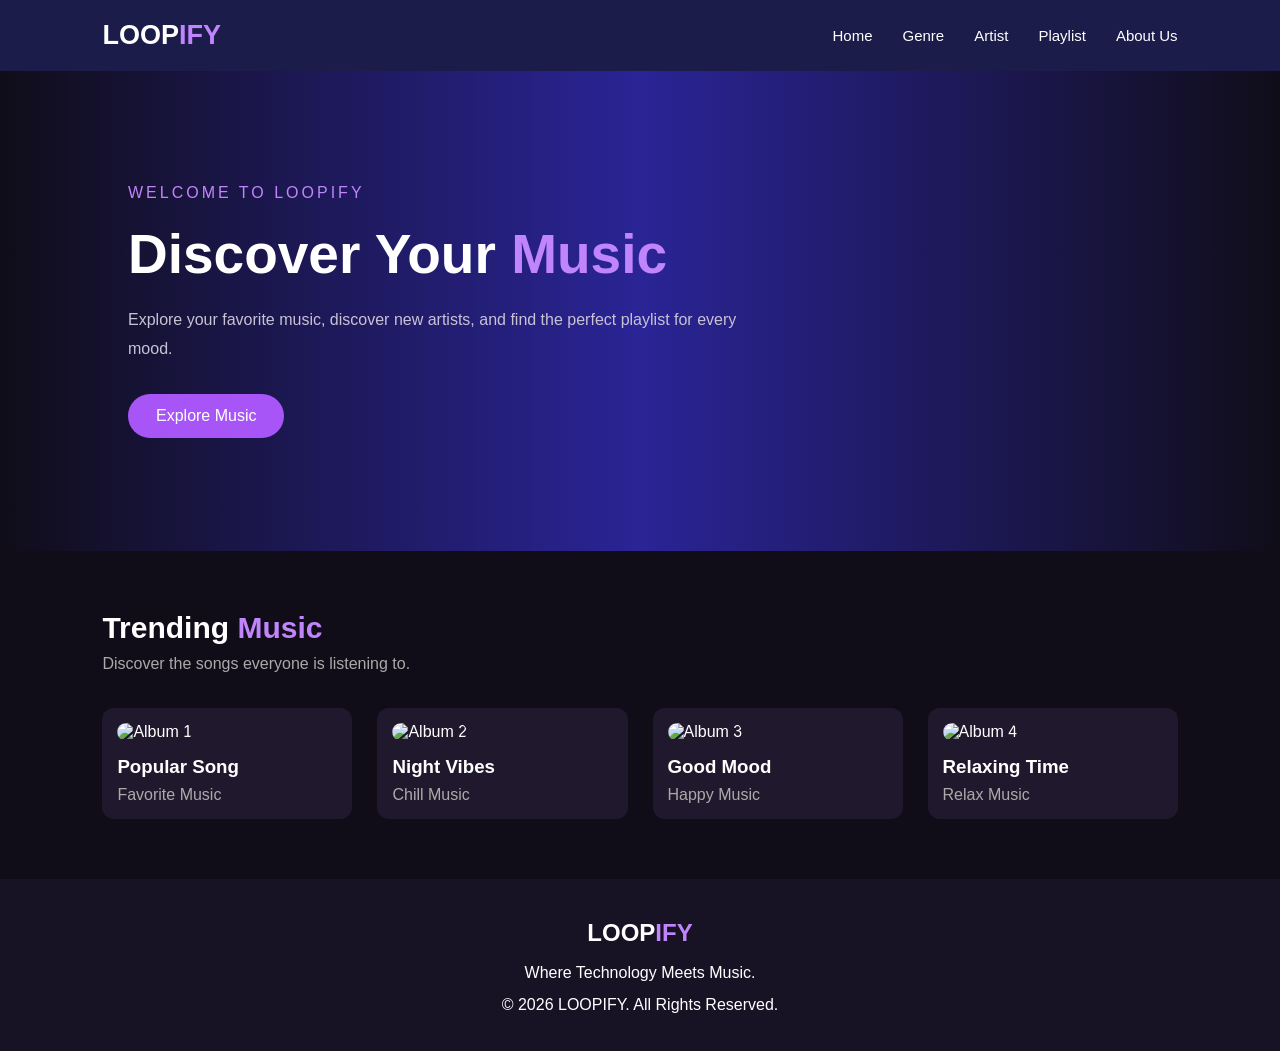
==== index.html @ 3cf572ff "Update website" ====
<!DOCTYPE html>
<html lang="id">
<head>
    <meta charset="UTF-8">
    <meta name="viewport" content="width=device-width, initial-scale=1.0">
    <title>BITBEATS | Music Website</title>
    <link rel="stylesheet" href="stlye.css">
</head>
<body>

    <header>
        <nav class="navbar">
            <h2 class="logo">LOOP<span>IFY</span></h2>

            <ul>
                <li><a href="index.html">Home</a></li>
                <li><a href="genre.html">Genre</a></li>
                <li><a href="artist.html">Artist</a></li>
                <li><a href="playlist.html">Playlist</a></li>
                <li><a href="about.html">About Us</a></li>
            </ul>
        </nav>
    </header>

    <section class="hero">
        <div class="hero-content">
            <p class="subtitle">WELCOME TO LOOPIFY</p>

            <h1>Discover Your <span>Music</span></h1>

            <p class="description">
                Explore your favorite music, discover new artists,
                and find the perfect playlist for every mood.
            </p>

            <a href="playlist.html" class="btn">Explore Music</a>
        </div>
    </section>

    <section class="music-section">
        <h2>Trending <span>Music</span></h2>
        <p class="section-desc">
            Discover the songs everyone is listening to.
        </p>

        <div class="music-container">

            <div class="music-card">
                <img src="https://placehold.co/300x300/302044/ffffff?text=Music+01" alt="Album 1">
                <h3>Popular Song</h3>
                <p>Favorite Music</p>
            </div>

            <div class="music-card">
                <img src="https://placehold.co/300x300/49305e/ffffff?text=Music+02" alt="Album 2">
                <h3>Night Vibes</h3>
                <p>Chill Music</p>
            </div>

            <div class="music-card">
                <img src="https://placehold.co/300x300/673b70/ffffff?text=Music+03" alt="Album 3">
                <h3>Good Mood</h3>
                <p>Happy Music</p>
            </div>

            <div class="music-card">
                <img src="https://placehold.co/300x300/392d58/ffffff?text=Music+04" alt="Album 4">
                <h3>Relaxing Time</h3>
                <p>Relax Music</p>
            </div>

        </div>
    </section>

    <footer>
        <h2>LOOP<span>IFY</span></h2>
        <p>Where Technology Meets Music.</p>
        <p>© 2026 LOOPIFY. All Rights Reserved.</p>
    </footer>

</body>
</html>
---- stlye.css ----
/* GENERAL */
* {
    margin: 0;
    padding: 0;
    box-sizing: border-box;
}

body {
    font-family: Arial, sans-serif;
    background-color: #100d19;
    color: white;
}

/* NAVBAR */
header {
    background-color: rgb(28, 28, 75);
    padding: 20px 8%;
}

.navbar {
    display: flex;
    justify-content: space-between;
    align-items: center;
}

.logo {
    font-size: 27px;
    color: white;
}

.logo span {
    color: #c084fc;
}

.navbar ul {
    display: flex;
    list-style: none;
    gap: 30px;
}

.navbar a {
    text-decoration: none;
    color: white;
    font-size: 15px;
    transition: 0.3s;
}

.navbar a:hover {
    color: #c084fc;
}

/* HERO */
.hero {
    min-height: 480px;
    display: flex;
    align-items: center;
    padding: 60px 10%;
    background: linear-gradient(
        90deg,
        #100d19,
        #2a2496,
        #100d19
    );
}

.hero-content {
    max-width: 650px;
}

.subtitle {
    color: #c084fc;
    letter-spacing: 3px;
    margin-bottom: 20px;
}

.hero h1 {
    font-size: 55px;
    margin-bottom: 20px;
}

.hero h1 span {
    color: #c084fc;
}

.description {
    color: #c9c2d4;
    line-height: 1.8;
    margin-bottom: 30px;
}

.btn {
    display: inline-block;
    background-color: #a855f7;
    color: white;
    text-decoration: none;
    padding: 13px 28px;
    border-radius: 25px;
    transition: 0.3s;
}

.btn:hover {
    background-color: #7e22ce;
}

/* MUSIC SECTION */
.music-section {
    padding: 60px 8%;
}

.music-section h2 {
    font-size: 30px;
}

.music-section h2 span {
    color: #c084fc;
}

.section-desc {
    color: #aaa;
    margin-top: 10px;
}

.music-container {
    display: grid;
    grid-template-columns: repeat(4, 1fr);
    gap: 25px;
    margin-top: 35px;
}

.music-card {
    background-color: #20192d;
    padding: 15px;
    border-radius: 12px;
    transition: 0.3s;
}

.music-card:hover {
    transform: translateY(-8px);
}

.music-card img {
    width: 100%;
    border-radius: 10px;
}

.music-card h3 {
    margin-top: 15px;
}

.music-card p {
    color: #aaa;
    margin-top: 8px;
}

/* FOOTER */
footer {
    background-color: #181225;
    text-align: center;
    padding: 30px;
    line-height: 2;
}

footer span {
    color: #c084fc;
}

/* RESPONSIVE */
@media (max-width: 768px) {
    .navbar {
        flex-direction: column;
        gap: 20px;
    }

    .navbar ul {
        flex-wrap: wrap;
        justify-content: center;
        gap: 15px;
    }

    .hero h1 {
        font-size: 38px;
    }

    .music-container {
        grid-template-columns: repeat(2, 1fr);
    }
}

@media (max-width: 480px) {
    .music-container {
        grid-template-columns: 1fr;
    }
}
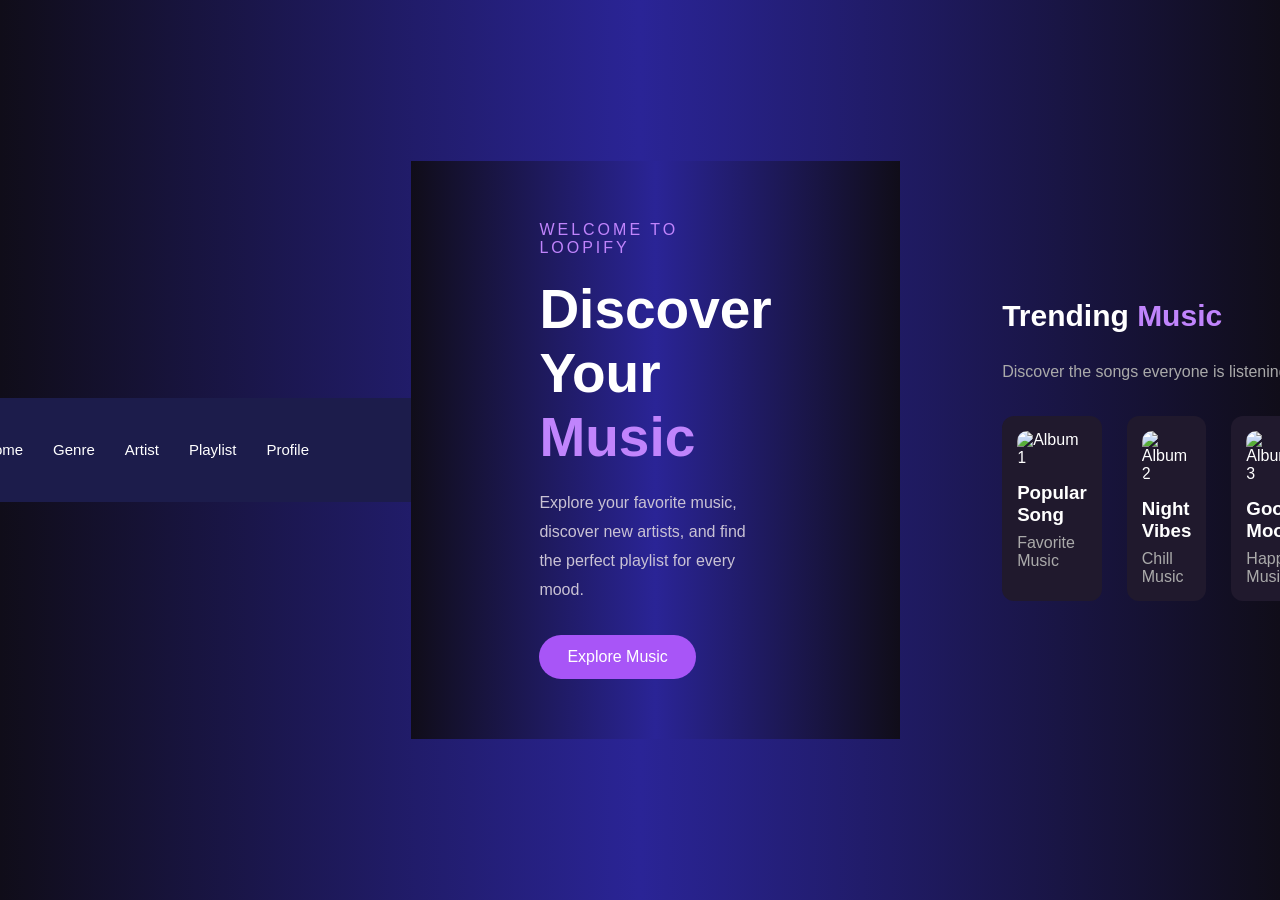
==== commit 786f3d2c: "update website" ====
--- a/index.html
+++ b/index.html
@@ -3,10 +3,32 @@
 <head>
     <meta charset="UTF-8">
     <meta name="viewport" content="width=device-width, initial-scale=1.0">
-    <title>BITBEATS | Music Website</title>
+    <title>LOOPIFY | Music Website</title>
     <link rel="stylesheet" href="stlye.css">
 </head>
 <body>
+
+       <div class="container">
+
+     <h2> LOGIN LOOP<span>IFY</span></h2>
+
+    <form id="loginForm">
+
+        <label>Username:</label>
+        <input type="text" id="username">
+
+        <label>Password:</label>
+        <input type="password" id="password">
+
+        <button type="submit">Login</button>
+
+    </form>
+
+    <p id="pesan"></p>
+
+</div>
+
+    <script src="script.js"></script>
 
     <header>
         <nav class="navbar">
@@ -17,7 +39,7 @@
                 <li><a href="genre.html">Genre</a></li>
                 <li><a href="artist.html">Artist</a></li>
                 <li><a href="playlist.html">Playlist</a></li>
-                <li><a href="about.html">About Us</a></li>
+                <li><a href="profile.html">Profile</a></li>
             </ul>
         </nav>
     </header>
--- a/stlye.css
+++ b/stlye.css
@@ -1,4 +1,3 @@
-
 /* GENERAL */
 * {
     margin: 0;
@@ -192,3 +191,204 @@
         grid-template-columns: 1fr;
     }
 }
+
+/* PLAYLIST HERO */
+.playlist-hero {
+    text-align: center;
+    padding: 85px 20px;
+    background: linear-gradient(
+        120deg,
+        #100d19,
+        #49275f,
+        #181225
+    );
+}
+
+.playlist-subtitle {
+    color: #c084fc;
+    letter-spacing: 3px;
+    font-size: 13px;
+    margin-bottom: 18px;
+}
+
+.playlist-hero h1 {
+    font-size: 45px;
+    margin-bottom: 18px;
+}
+
+.playlist-hero h1 span {
+    color: #c084fc;
+}
+
+.playlist-hero p:not(.playlist-subtitle) {
+    color: #c9c2d4;
+    line-height: 1.8;
+    margin-bottom: 30px;
+}
+
+/* PLAYLIST SECTION */
+.playlist-section {
+    padding: 60px 8%;
+}
+
+.playlist-heading h2 {
+    font-size: 30px;
+}
+
+.playlist-heading h2 span {
+    color: #c084fc;
+}
+
+.playlist-heading p {
+    color: #aaa;
+    margin-top: 10px;
+}
+
+/* PLAYLIST CONTAINER */
+.playlist-container {
+    display: grid;
+    grid-template-columns: repeat(4, 1fr);
+    gap: 25px;
+    margin-top: 35px;
+}
+
+/* PLAYLIST CARD */
+.playlist-card {
+    background-color: #20192d;
+    border-radius: 12px;
+    overflow: hidden;
+    transition: 0.3s;
+}
+
+.playlist-card:hover {
+    transform: translateY(-8px);
+    box-shadow: 0 8px 20px #00000050;
+}
+
+.playlist-card img {
+    width: 100%;
+    height: 190px;
+    object-fit: cover;
+}
+
+.playlist-info {
+    padding: 18px;
+}
+
+.playlist-info h3 {
+    font-size: 20px;
+    margin-bottom: 10px;
+}
+
+.playlist-info p {
+    color: #aaa;
+    font-size: 13px;
+    line-height: 1.6;
+    margin-bottom: 15px;
+}
+
+.playlist-info ul {
+    list-style: none;
+    border-top: 1px solid #40334f;
+    padding-top: 12px;
+}
+
+.playlist-info li {
+    color: #d5c9e2;
+    font-size: 12px;
+    padding: 5px 0;
+}
+
+/* RESPONSIVE PLAYLIST */
+@media (max-width: 768px) {
+    .playlist-container {
+        grid-template-columns: repeat(2, 1fr);
+    }
+
+    .playlist-hero h1 {
+        font-size: 35px;
+    }
+}
+
+@media (max-width: 480px) {
+    .playlist-container {
+        grid-template-columns: 1fr;
+    }
+}
+
+* {
+    margin: 0;
+    padding: 0;
+    box-sizing: border-box;
+}
+
+body {
+    font-family: Arial, sans-serif;
+    background: linear-gradient(
+        90deg,
+        #100d19,
+        #2a2496,
+        #100d19
+    );
+    min-height: 100vh;
+    display: flex;
+    justify-content: center;
+    align-items: center;
+}
+
+.container {
+    background-color: #1a1528; 
+    border: 2px solid #c084fc; 
+    padding: 40px;
+    width: 350px;
+    border-radius: 12px;
+    text-align: center;
+    color: white;
+}
+
+h2 {
+    font-size: 30px;
+    color: white;
+    margin-bottom: 30px;
+}
+
+h2 span {
+    font-size: 30px;
+    color: #c084fc;
+    margin-bottom: 30px;
+}
+
+label {
+    display: block;
+    text-align: left;
+    margin-bottom: 8px;
+    color: white;
+}
+
+input {
+    width: 100%;
+    padding: 12px;
+    margin-bottom: 20px;
+    border: none;
+    border-radius: 8px;
+}
+
+button {
+    width: 100%;
+    padding: 12px;
+    background-color: #a855f7;
+    color: white;
+    border: none;
+    border-radius: 8px;
+    font-size: 16px;
+    cursor: pointer;
+}
+
+button:hover {
+    background-color: #7e22ce;
+}
+
+#pesan {
+    color: red;
+    margin-top: 15px;
+}
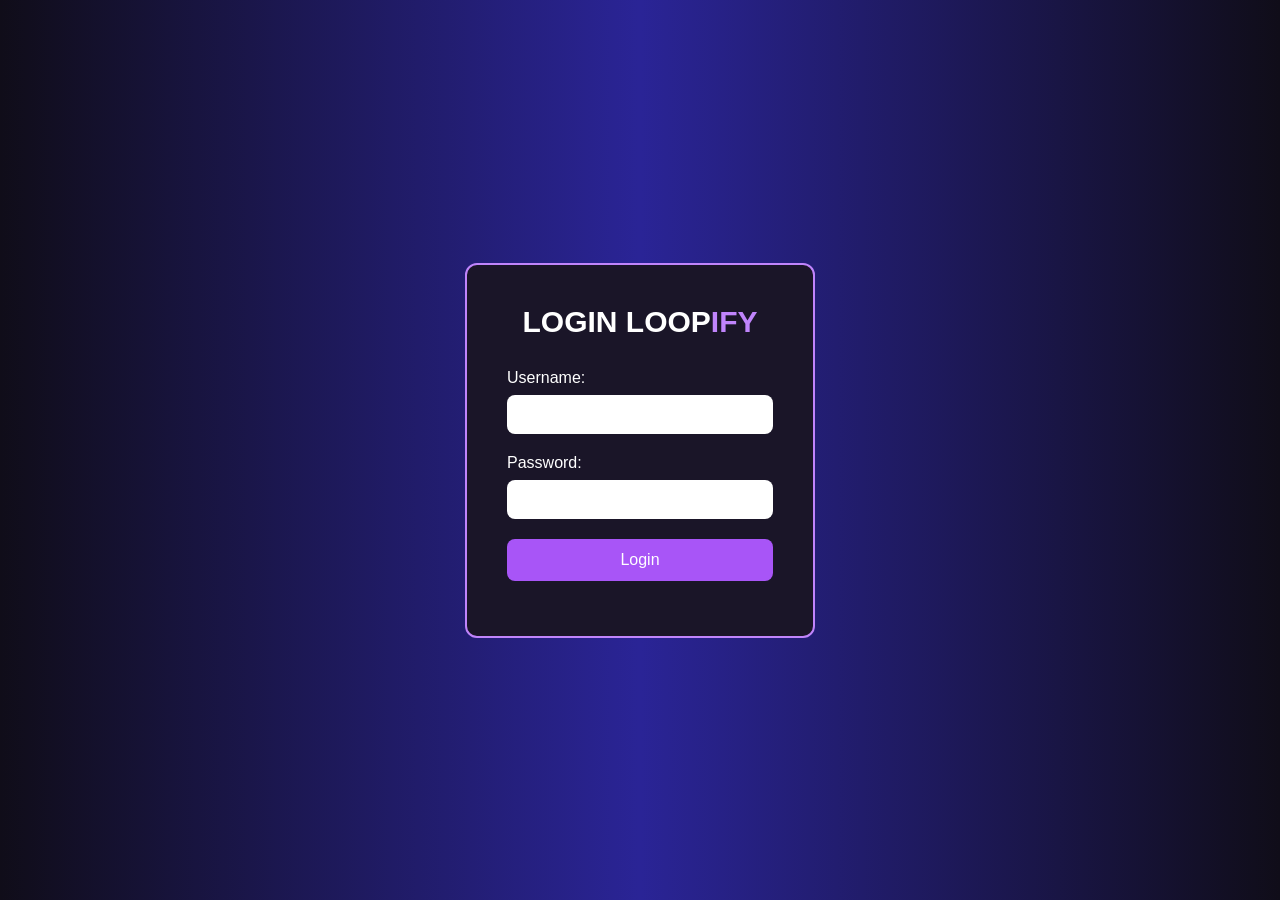
==== commit 8d6f558f: "Memperbaiki nama index.html" ====
--- a/index.html
+++ b/index.html
@@ -1,14 +1,13 @@
 <!DOCTYPE html>
-<html lang="id">
+<html lang="en">
 <head>
     <meta charset="UTF-8">
     <meta name="viewport" content="width=device-width, initial-scale=1.0">
-    <title>LOOPIFY | Music Website</title>
-    <link rel="stylesheet" href="stlye.css">
+    <title>Login LOOPIFY</title>
+    <link rel="stylesheet" href="index.css">
 </head>
 <body>
-
-       <div class="container">
+   <div class="container">
 
      <h2> LOGIN LOOP<span>IFY</span></h2>
 
@@ -29,76 +28,5 @@
 </div>
 
     <script src="script.js"></script>
-
-    <header>
-        <nav class="navbar">
-            <h2 class="logo">LOOP<span>IFY</span></h2>
-
-            <ul>
-                <li><a href="index.html">Home</a></li>
-                <li><a href="genre.html">Genre</a></li>
-                <li><a href="artist.html">Artist</a></li>
-                <li><a href="playlist.html">Playlist</a></li>
-                <li><a href="profile.html">Profile</a></li>
-            </ul>
-        </nav>
-    </header>
-
-    <section class="hero">
-        <div class="hero-content">
-            <p class="subtitle">WELCOME TO LOOPIFY</p>
-
-            <h1>Discover Your <span>Music</span></h1>
-
-            <p class="description">
-                Explore your favorite music, discover new artists,
-                and find the perfect playlist for every mood.
-            </p>
-
-            <a href="playlist.html" class="btn">Explore Music</a>
-        </div>
-    </section>
-
-    <section class="music-section">
-        <h2>Trending <span>Music</span></h2>
-        <p class="section-desc">
-            Discover the songs everyone is listening to.
-        </p>
-
-        <div class="music-container">
-
-            <div class="music-card">
-                <img src="https://placehold.co/300x300/302044/ffffff?text=Music+01" alt="Album 1">
-                <h3>Popular Song</h3>
-                <p>Favorite Music</p>
-            </div>
-
-            <div class="music-card">
-                <img src="https://placehold.co/300x300/49305e/ffffff?text=Music+02" alt="Album 2">
-                <h3>Night Vibes</h3>
-                <p>Chill Music</p>
-            </div>
-
-            <div class="music-card">
-                <img src="https://placehold.co/300x300/673b70/ffffff?text=Music+03" alt="Album 3">
-                <h3>Good Mood</h3>
-                <p>Happy Music</p>
-            </div>
-
-            <div class="music-card">
-                <img src="https://placehold.co/300x300/392d58/ffffff?text=Music+04" alt="Album 4">
-                <h3>Relaxing Time</h3>
-                <p>Relax Music</p>
-            </div>
-
-        </div>
-    </section>
-
-    <footer>
-        <h2>LOOP<span>IFY</span></h2>
-        <p>Where Technology Meets Music.</p>
-        <p>© 2026 LOOPIFY. All Rights Reserved.</p>
-    </footer>
-
 </body>
-</html>
+</html>
--- a/index.css
+++ b/index.css
@@ -0,0 +1,76 @@
+* {
+    margin: 0;
+    padding: 0;
+    box-sizing: border-box;
+}
+
+body {
+    font-family: Arial, sans-serif;
+    background: linear-gradient(
+        90deg,
+        #100d19,
+        #2a2496,
+        #100d19
+    );
+    min-height: 100vh;
+    display: flex;
+    justify-content: center;
+    align-items: center;
+}
+
+.container {
+    background-color: #1a1528; 
+    border: 2px solid #c084fc; 
+    padding: 40px;
+    width: 350px;
+    border-radius: 12px;
+    text-align: center;
+    color: white;
+}
+
+h2 {
+    font-size: 30px;
+    color: white;
+    margin-bottom: 30px;
+}
+
+h2 span {
+    font-size: 30px;
+    color: #c084fc;
+    margin-bottom: 30px;
+}
+
+label {
+    display: block;
+    text-align: left;
+    margin-bottom: 8px;
+    color: white;
+}
+
+input {
+    width: 100%;
+    padding: 12px;
+    margin-bottom: 20px;
+    border: none;
+    border-radius: 8px;
+}
+
+button {
+    width: 100%;
+    padding: 12px;
+    background-color: #a855f7;
+    color: white;
+    border: none;
+    border-radius: 8px;
+    font-size: 16px;
+    cursor: pointer;
+}
+
+button:hover {
+    background-color: #7e22ce;
+}
+
+#pesan {
+    color: red;
+    margin-top: 15px;
+}
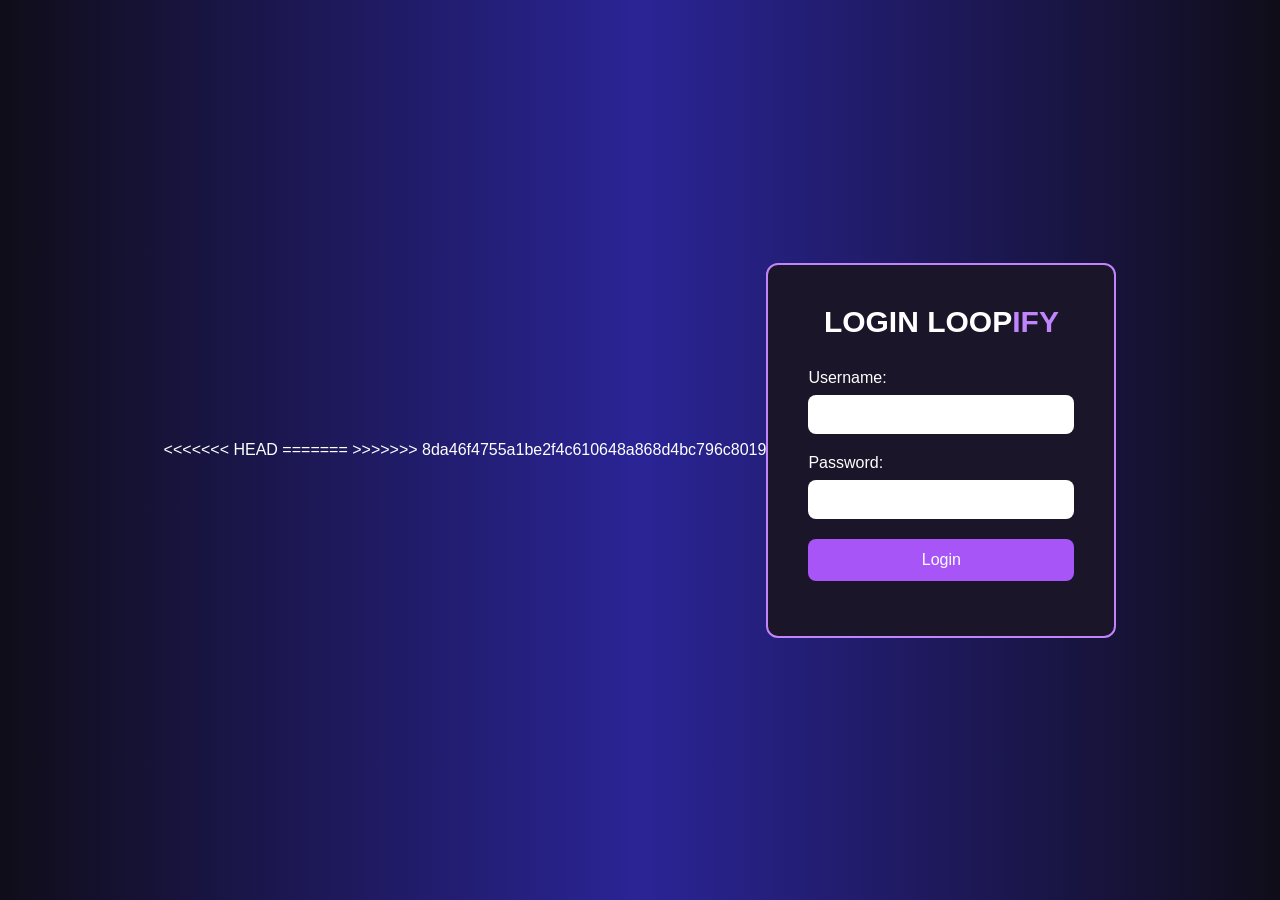
==== commit bbed51a3: "genrefoto" ====
--- a/index.html
+++ b/index.html
@@ -3,8 +3,13 @@
 <head>
     <meta charset="UTF-8">
     <meta name="viewport" content="width=device-width, initial-scale=1.0">
+<<<<<<< HEAD
+    <title>BITBEATS | Music Website</title>
+    <link rel="stylesheet" href="style.css">
+=======
     <title>Login LOOPIFY</title>
     <link rel="stylesheet" href="index.css">
+>>>>>>> 8da46f4755a1be2f4c610648a868d4bc796c8019
 </head>
 <body>
    <div class="container">
--- a/style.css
+++ b/style.css
@@ -0,0 +1,336 @@
+/* GENERAL */
+* {
+    margin: 0;
+    padding: 0;
+    box-sizing: border-box;
+}
+
+body {
+    font-family: Arial, sans-serif;
+    background-color: #100d19;
+    color: white;
+}
+
+/* NAVBAR */
+header {
+    background-color: rgb(28, 28, 75);
+    padding: 20px 8%;
+}
+
+.navbar {
+    display: flex;
+    justify-content: space-between;
+    align-items: center;
+}
+
+.logo {
+    font-size: 27px;
+    color: white;
+}
+
+.logo span {
+    color: #c084fc;
+}
+
+.navbar ul {
+    display: flex;
+    list-style: none;
+    gap: 30px;
+}
+
+.navbar a {
+    text-decoration: none;
+    color: white;
+    font-size: 15px;
+    transition: 0.3s;
+}
+
+.navbar a:hover {
+    color: #c084fc;
+}
+
+/* HERO */
+.hero {
+    min-height: 480px;
+    display: flex;
+    align-items: center;
+    padding: 60px 10%;
+    background: linear-gradient(
+        90deg,
+        #100d19,
+        #2a2496,
+        #100d19
+    );
+}
+
+.hero-content {
+    max-width: 650px;
+}
+
+.subtitle {
+    color: #c084fc;
+    letter-spacing: 3px;
+    margin-bottom: 20px;
+}
+
+.hero h1 {
+    font-size: 55px;
+    margin-bottom: 20px;
+}
+
+.hero h1 span {
+    color: #c084fc;
+}
+
+.description {
+    color: #c9c2d4;
+    line-height: 1.8;
+    margin-bottom: 30px;
+}
+
+.btn {
+    display: inline-block;
+    background-color: #a855f7;
+    color: white;
+    text-decoration: none;
+    padding: 13px 28px;
+    border-radius: 25px;
+    transition: 0.3s;
+}
+
+.btn:hover {
+    background-color: #7e22ce;
+}
+
+/* MUSIC SECTION */
+.music-section {
+    padding: 60px 8%;
+}
+
+.music-section h2 {
+    font-size: 30px;
+}
+
+.music-section h2 span {
+    color: #c084fc;
+}
+
+.section-desc {
+    color: #aaa;
+    margin-top: 10px;
+}
+
+.music-container {
+    display: grid;
+    grid-template-columns: repeat(4, 1fr);
+    gap: 25px;
+    margin-top: 35px;
+}
+
+.music-card {
+    background-color: #20192d;
+    padding: 15px;
+    border-radius: 12px;
+    transition: 0.3s;
+}
+
+.music-card:hover {
+    transform: translateY(-8px);
+}
+
+.music-card img {
+    width: 100%;
+    border-radius: 10px;
+}
+
+.music-card h3 {
+    margin-top: 15px;
+}
+
+.music-card p {
+    color: #aaa;
+    margin-top: 8px;
+}
+
+/* FOOTER */
+footer {
+    background-color: #181225;
+    text-align: center;
+    padding: 30px;
+    line-height: 2;
+}
+
+footer span {
+    color: #c084fc;
+}
+
+/* RESPONSIVE */
+@media (max-width: 768px) {
+    .navbar {
+        flex-direction: column;
+        gap: 20px;
+    }
+
+    .navbar ul {
+        flex-wrap: wrap;
+        justify-content: center;
+        gap: 15px;
+    }
+
+    .hero h1 {
+        font-size: 38px;
+    }
+
+    .music-container {
+        grid-template-columns: repeat(2, 1fr);
+    }
+}
+
+@media (max-width: 480px) {
+    .music-container {
+        grid-template-columns: 1fr;
+    }
+}
+
+/* PLAYLIST HERO */
+.playlist-hero {
+    text-align: center;
+    padding: 85px 20px;
+    background: linear-gradient(
+        120deg,
+        #100d19,
+        #49275f,
+        #181225
+    );
+}
+
+.playlist-subtitle {
+    color: #c084fc;
+    letter-spacing: 3px;
+    font-size: 13px;
+    margin-bottom: 18px;
+}
+
+.playlist-hero h1 {
+    font-size: 45px;
+    margin-bottom: 18px;
+}
+
+.playlist-hero h1 span {
+    color: #c084fc;
+}
+
+.playlist-hero p:not(.playlist-subtitle) {
+    color: #c9c2d4;
+    line-height: 1.8;
+    margin-bottom: 30px;
+}
+
+/* PLAYLIST SECTION */
+.playlist-section {
+    padding: 60px 8%;
+}
+
+.playlist-heading h2 {
+    font-size: 30px;
+}
+
+.playlist-heading h2 span {
+    color: #c084fc;
+}
+
+.playlist-heading p {
+    color: #aaa;
+    margin-top: 10px;
+}
+
+/* PLAYLIST CONTAINER */
+.playlist-container {
+    display: grid;
+    grid-template-columns: repeat(4, 1fr);
+    gap: 25px;
+    margin-top: 35px;
+}
+
+/* PLAYLIST CARD */
+.playlist-card {
+    background-color: #20192d;
+    border-radius: 12px;
+    overflow: hidden;
+    transition: 0.3s;
+}
+
+.playlist-card:hover {
+    transform: translateY(-8px);
+    box-shadow: 0 8px 20px #00000050;
+}
+
+.playlist-card img {
+    width: 100%;
+    height: 190px;
+    object-fit: cover;
+}
+
+.playlist-info {
+    padding: 18px;
+}
+
+.playlist-info h3 {
+    font-size: 20px;
+    margin-bottom: 10px;
+}
+
+.playlist-info p {
+    color: #aaa;
+    font-size: 13px;
+    line-height: 1.6;
+    margin-bottom: 15px;
+}
+
+.playlist-info ul {
+    list-style: none;
+    border-top: 1px solid #40334f;
+    padding-top: 12px;
+}
+
+.playlist-info li {
+    color: #d5c9e2;
+    font-size: 12px;
+    padding: 5px 0;
+}
+
+/* RESPONSIVE PLAYLIST */
+@media (max-width: 768px) {
+    .playlist-container {
+        grid-template-columns: repeat(2, 1fr);
+    }
+
+    .playlist-hero h1 {
+        font-size: 35px;
+    }
+}
+
+@media (max-width: 480px) {
+    .playlist-container {
+        grid-template-columns: 1fr;
+    }
+}
+
+.logout-btn {
+    padding: 6px 14px;
+    border-radius: 999px;
+    border: 1px solid rgba(255, 255, 255, 0.55);
+    background-color: transparent;
+    color: #ffffff;
+    font-size: 14px;
+    font-family: inherit;
+    cursor: pointer;
+    white-space: nowrap;
+    transition: background-color 0.2s ease, border-color 0.2s ease;
+}
+
+.logout-btn:hover {
+    background-color: rgba(255, 255, 255, 0.14);
+    border-color: #ffffff;
+}
+
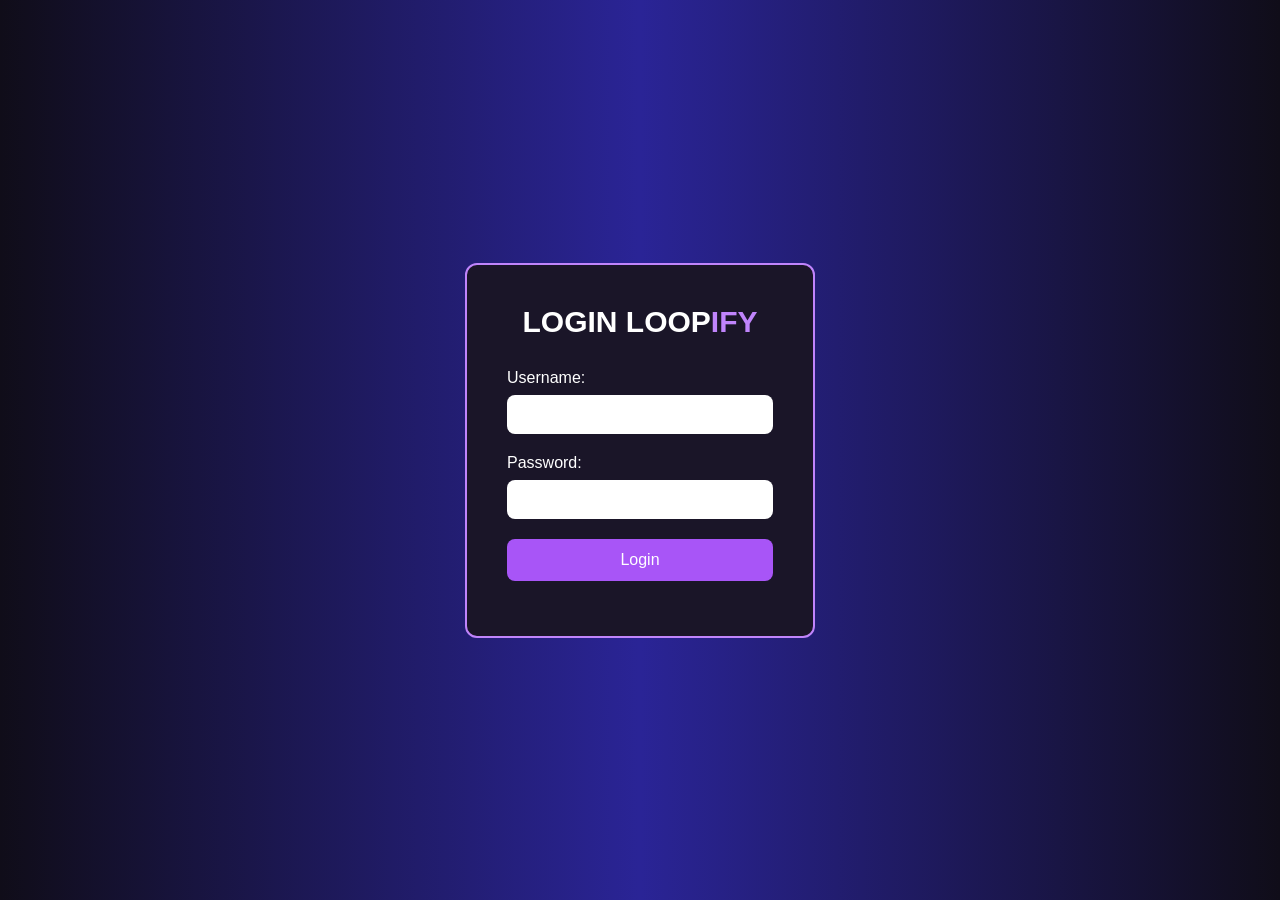
==== commit 18b172b6: "update login html" ====
--- a/index.html
+++ b/index.html
@@ -3,13 +3,9 @@
 <head>
     <meta charset="UTF-8">
     <meta name="viewport" content="width=device-width, initial-scale=1.0">
-<<<<<<< HEAD
-    <title>BITBEATS | Music Website</title>
-    <link rel="stylesheet" href="style.css">
-=======
     <title>Login LOOPIFY</title>
     <link rel="stylesheet" href="index.css">
->>>>>>> 8da46f4755a1be2f4c610648a868d4bc796c8019
+
 </head>
 <body>
    <div class="container">
